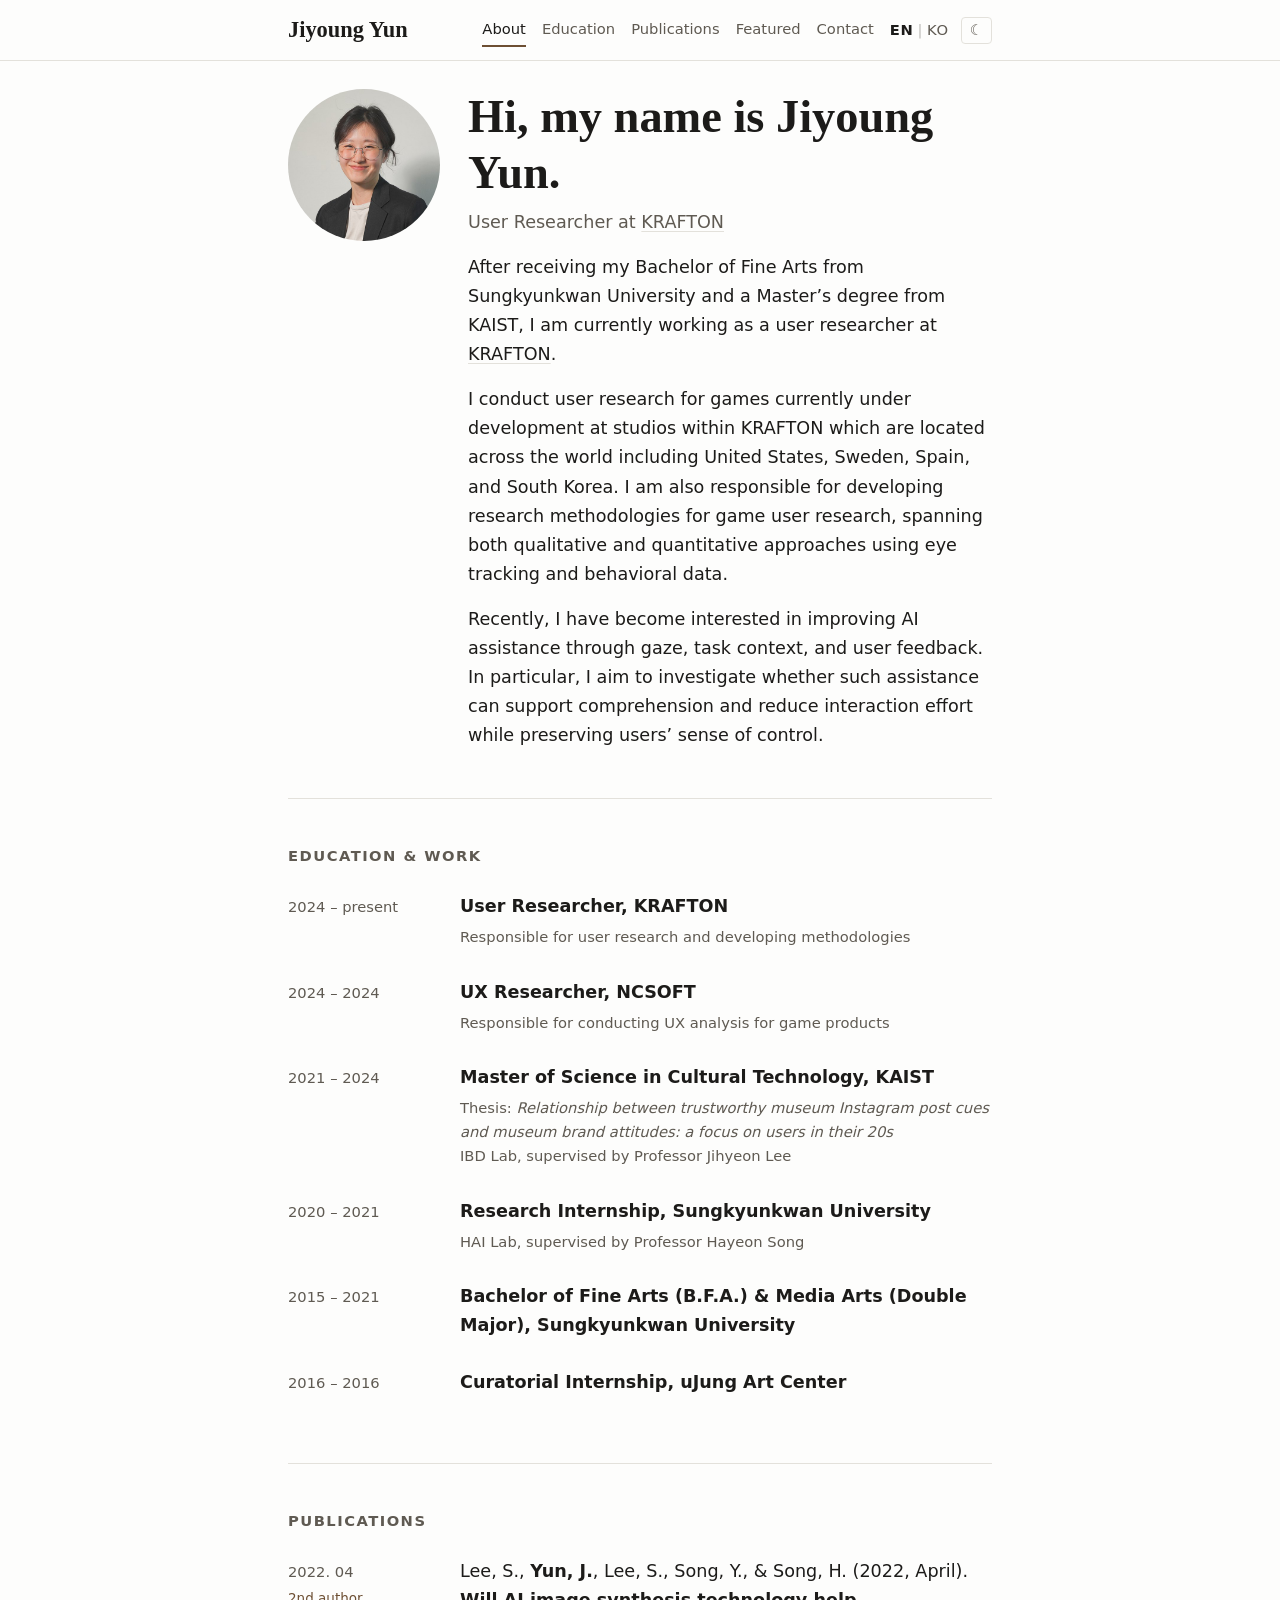
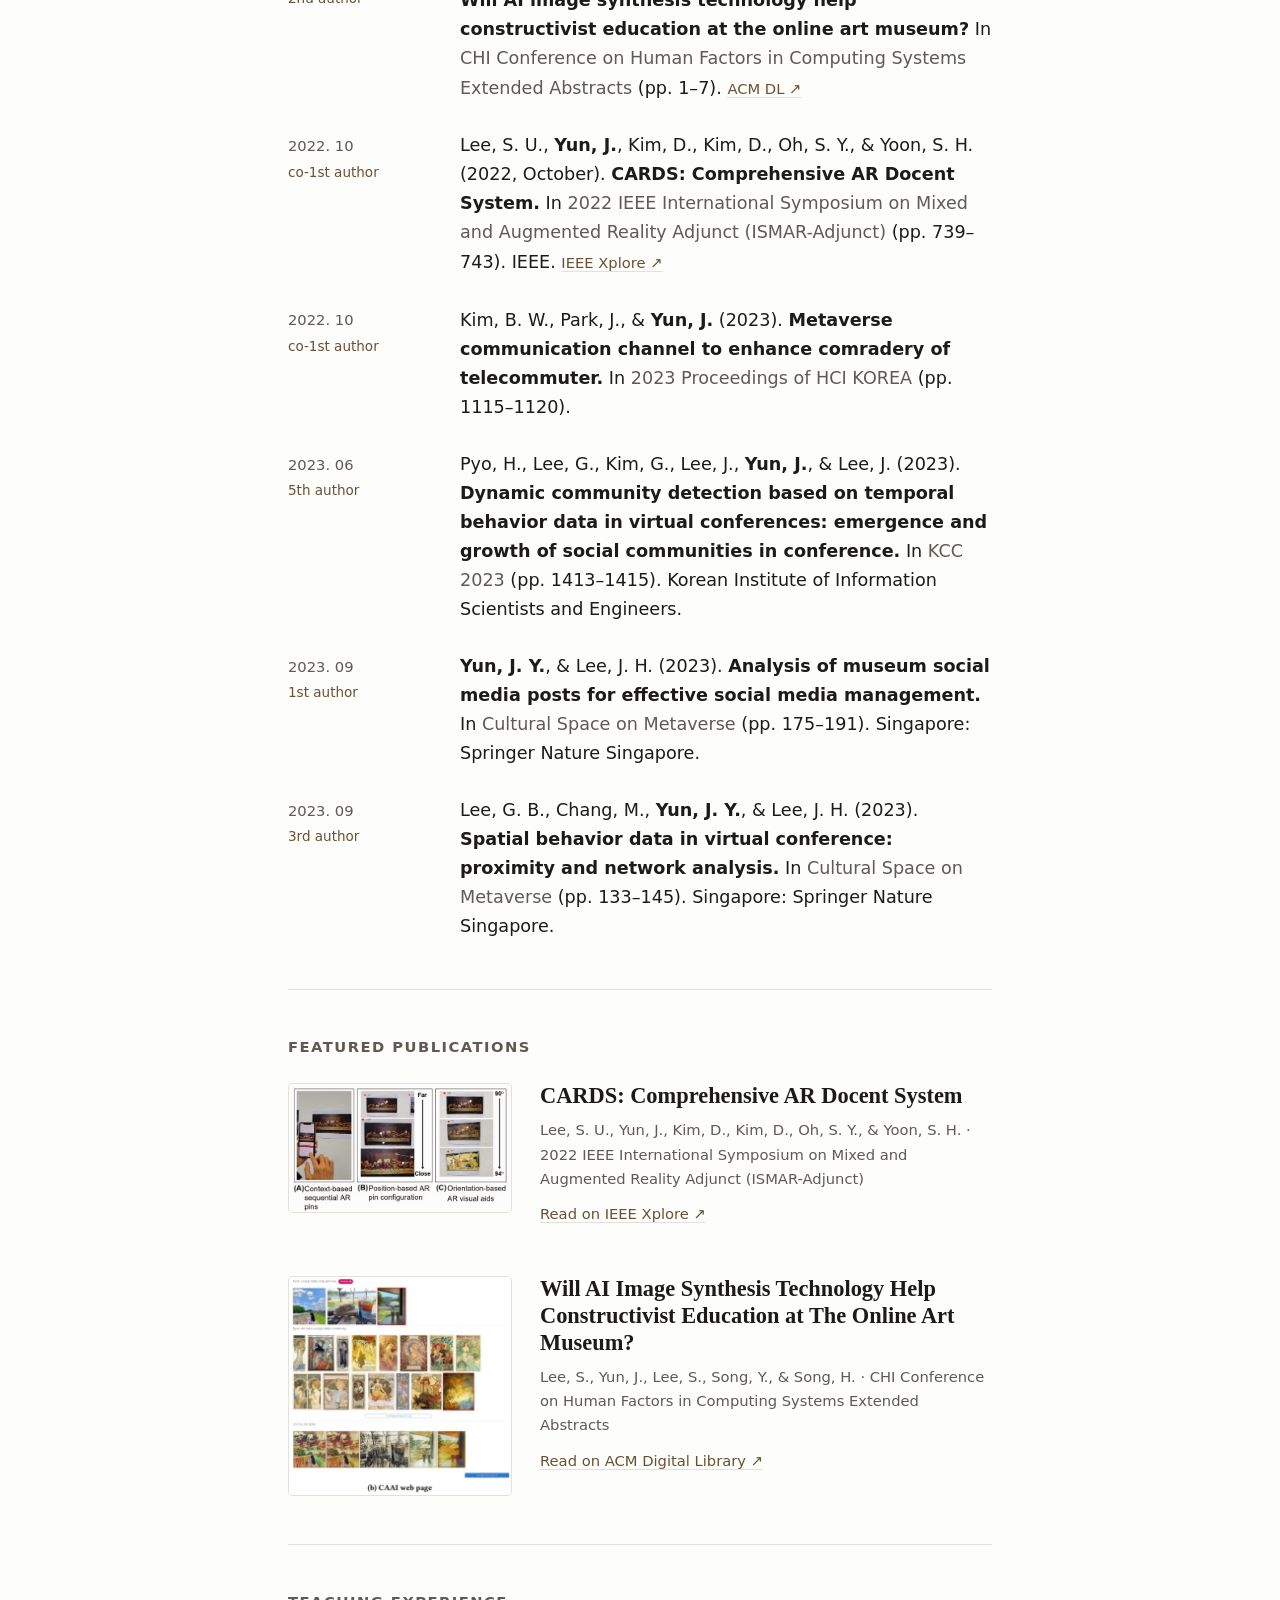
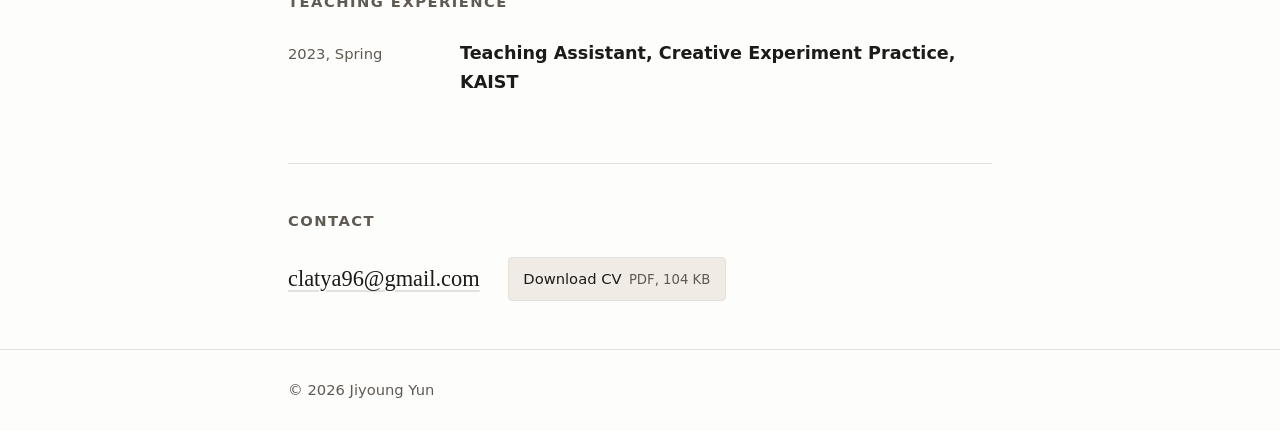
==== index.html @ d7d8d095 "Initial portfolio site Static bilingual portfolio migrated from Notion, built for GitHub Pages at cl" ====
<!DOCTYPE html>
<html lang="en">
<head>
<meta charset="utf-8">
<meta name="viewport" content="width=device-width, initial-scale=1">

<title>Jiyoung Yun &mdash; User Researcher</title>
<meta name="description" content="Jiyoung Yun is a user researcher at KRAFTON working on game user research methodology, eye tracking, and behavioral data.">
<meta name="author" content="Jiyoung Yun">

<link rel="canonical" href="https://clatya96.github.io/">
<link rel="alternate" hreflang="en" href="https://clatya96.github.io/">
<link rel="alternate" hreflang="ko" href="https://clatya96.github.io/ko/">
<link rel="alternate" hreflang="x-default" href="https://clatya96.github.io/">

<meta property="og:type" content="profile">
<meta property="og:title" content="Jiyoung Yun &mdash; User Researcher">
<meta property="og:description" content="User researcher at KRAFTON. Game user research methodology, eye tracking, and behavioral data.">
<meta property="og:url" content="https://clatya96.github.io/">
<meta property="og:image" content="https://clatya96.github.io/assets/profile.jpg">
<meta property="og:locale" content="en_US">
<meta property="og:locale:alternate" content="ko_KR">
<meta name="twitter:card" content="summary">

<link rel="icon" type="image/svg+xml" href="favicon.svg">

<!-- Theme bootstrap. Must run before the stylesheet so data-theme is set
     before first paint, otherwise dark-mode users get a white flash.
     try/catch because localStorage throws in Safari private browsing. -->
<script>
  try {
    var t = localStorage.getItem("theme");
    if (t) document.documentElement.setAttribute("data-theme", t);
  } catch (e) {}
</script>

<link rel="stylesheet" href="css/style.css">

<script type="application/ld+json">
{
  "@context": "https://schema.org",
  "@type": "Person",
  "name": "Jiyoung Yun",
  "alternateName": "윤지영",
  "jobTitle": "User Researcher",
  "email": "mailto:clatya96@gmail.com",
  "url": "https://clatya96.github.io/",
  "image": "https://clatya96.github.io/assets/profile.jpg",
  "worksFor": { "@type": "Organization", "name": "KRAFTON", "url": "https://krafton.com" },
  "alumniOf": [
    { "@type": "CollegeOrUniversity", "name": "Korea Advanced Institute of Science and Technology (KAIST)" },
    { "@type": "CollegeOrUniversity", "name": "Sungkyunkwan University" }
  ],
  "knowsAbout": [
    "Game user research",
    "User experience research",
    "Eye tracking",
    "Behavioral data analysis",
    "Human-computer interaction"
  ],
  "knowsLanguage": ["ko", "en"]
}
</script>
</head>

<body>
<a class="skip-link" href="#main">Skip to content</a>

<header class="site-header">
  <div class="site-header__inner">
    <a class="site-header__name" href="#main">Jiyoung Yun</a>

    <nav class="site-nav" aria-label="Sections">
      <a href="#about">About</a>
      <a href="#education">Education</a>
      <a href="#publications">Publications</a>
      <a href="#featured">Featured</a>
      <a href="#contact">Contact</a>
    </nav>

    <div class="site-header__tools">
      <p class="lang-switch">
        <span aria-current="true">EN</span>
        <span class="lang-switch__sep" aria-hidden="true">|</span>
        <a href="ko/" hreflang="ko" lang="ko">KO</a>
      </p>
      <button class="theme-toggle" type="button" aria-pressed="false" aria-label="Switch to dark theme">
        <span aria-hidden="true">&#9790;</span>
      </button>
    </div>
  </div>
</header>

<main id="main" class="wrap">

  <!-- ===================== About ===================== -->
  <section class="section" id="about" aria-labelledby="about-h">
    <h2 class="visually-hidden" id="about-h">About</h2>

    <div class="about">
      <img class="about__photo" src="assets/profile.jpg" alt="Portrait of Jiyoung Yun"
           width="512" height="512" loading="eager" decoding="async">

      <div class="about__text">
        <h1 class="about__name">Hi, my name is Jiyoung Yun.</h1>
        <p class="about__role">User Researcher at <a href="https://krafton.com">KRAFTON</a></p>

        <p>After receiving my Bachelor of Fine Arts from Sungkyunkwan University and a
          Master&rsquo;s degree from KAIST, I am currently working as a user researcher at
          <a href="https://krafton.com">KRAFTON</a>.</p>

        <p>I conduct user research for games currently under development at studios within
          KRAFTON which are located across the world including United States, Sweden, Spain,
          and South Korea. I am also responsible for developing research methodologies for
          game user research, spanning both qualitative and quantitative approaches using
          eye tracking and behavioral data.</p>

        <p>Recently, I have become interested in improving AI assistance through gaze, task
          context, and user feedback. In particular, I aim to investigate whether such
          assistance can support comprehension and reduce interaction effort while preserving
          users&rsquo; sense of control.</p>
      </div>
    </div>
  </section>

  <!-- ===================== Education & Work ===================== -->
  <section class="section" id="education" aria-labelledby="education-h">
    <h2 class="section__title" id="education-h">Education &amp; Work</h2>

    <dl class="timeline">
      <dt>2024 &ndash; present</dt>
      <dd>
        <span class="timeline__role">User Researcher, KRAFTON</span>
        <span class="timeline__detail">Responsible for user research and developing methodologies</span>
      </dd>

      <dt>2024 &ndash; 2024</dt>
      <dd>
        <span class="timeline__role">UX Researcher, NCSOFT</span>
        <span class="timeline__detail">Responsible for conducting UX analysis for game products</span>
      </dd>

      <dt>2021 &ndash; 2024</dt>
      <dd>
        <span class="timeline__role">Master of Science in Cultural Technology, KAIST</span>
        <span class="timeline__detail">Thesis: <cite>Relationship between trustworthy museum
          Instagram post cues and museum brand attitudes: a focus on users in their
          20s</cite><br>IBD Lab, supervised by Professor Jihyeon Lee</span>
      </dd>

      <dt>2020 &ndash; 2021</dt>
      <dd>
        <span class="timeline__role">Research Internship, Sungkyunkwan University</span>
        <span class="timeline__detail">HAI Lab, supervised by Professor Hayeon Song</span>
      </dd>

      <dt>2015 &ndash; 2021</dt>
      <dd>
        <span class="timeline__role">Bachelor of Fine Arts (B.F.A.) &amp; Media Arts (Double Major),
          Sungkyunkwan University</span>
      </dd>

      <dt>2016 &ndash; 2016</dt>
      <dd>
        <span class="timeline__role">Curatorial Internship, uJung Art Center</span>
      </dd>
    </dl>
  </section>

  <!-- ===================== Publications ===================== -->
  <section class="section" id="publications" aria-labelledby="publications-h">
    <h2 class="section__title" id="publications-h">Publications</h2>

    <ol class="pubs">
      <li class="pub">
        <p class="pub__meta">
          <time class="pub__date" datetime="2022-04">2022. 04</time>
          <span class="pub__role">2nd author</span>
        </p>
        <p class="pub__cite">
          Lee, S., <strong>Yun, J.</strong>, Lee, S., Song, Y., &amp; Song, H. (2022, April).
          <cite>Will AI image synthesis technology help constructivist education at the online
          art museum?</cite> In <span class="pub__venue">CHI Conference on Human Factors in
          Computing Systems Extended Abstracts</span> (pp. 1&ndash;7).
          <a class="pub__link" href="https://dl.acm.org/doi/10.1145/3491101.3519788">ACM DL &#8599;</a>
        </p>
      </li>

      <li class="pub">
        <p class="pub__meta">
          <time class="pub__date" datetime="2022-10">2022. 10</time>
          <span class="pub__role">co-1st author</span>
        </p>
        <p class="pub__cite">
          Lee, S. U., <strong>Yun, J.</strong>, Kim, D., Kim, D., Oh, S. Y., &amp; Yoon, S. H.
          (2022, October). <cite>CARDS: Comprehensive AR Docent System.</cite> In
          <span class="pub__venue">2022 IEEE International Symposium on Mixed and Augmented
          Reality Adjunct (ISMAR-Adjunct)</span> (pp. 739&ndash;743). IEEE.
          <a class="pub__link" href="https://ieeexplore.ieee.org/abstract/document/9974452">IEEE Xplore &#8599;</a>
        </p>
      </li>

      <li class="pub">
        <p class="pub__meta">
          <time class="pub__date" datetime="2022-10">2022. 10</time>
          <span class="pub__role">co-1st author</span>
        </p>
        <p class="pub__cite">
          Kim, B. W., Park, J., &amp; <strong>Yun, J.</strong> (2023).
          <cite>Metaverse communication channel to enhance comradery of telecommuter.</cite>
          In <span class="pub__venue">2023 Proceedings of HCI KOREA</span> (pp. 1115&ndash;1120).
        </p>
      </li>

      <li class="pub">
        <p class="pub__meta">
          <time class="pub__date" datetime="2023-06">2023. 06</time>
          <span class="pub__role">5th author</span>
        </p>
        <p class="pub__cite">
          Pyo, H., Lee, G., Kim, G., Lee, J., <strong>Yun, J.</strong>, &amp; Lee, J. (2023).
          <cite>Dynamic community detection based on temporal behavior data in virtual
          conferences: emergence and growth of social communities in conference.</cite> In
          <span class="pub__venue">KCC 2023</span> (pp. 1413&ndash;1415). Korean Institute of
          Information Scientists and Engineers.
        </p>
      </li>

      <li class="pub">
        <p class="pub__meta">
          <time class="pub__date" datetime="2023-09">2023. 09</time>
          <span class="pub__role">1st author</span>
        </p>
        <p class="pub__cite">
          <strong>Yun, J. Y.</strong>, &amp; Lee, J. H. (2023).
          <cite>Analysis of museum social media posts for effective social media
          management.</cite> In <span class="pub__venue">Cultural Space on Metaverse</span>
          (pp. 175&ndash;191). Singapore: Springer Nature Singapore.
        </p>
      </li>

      <li class="pub">
        <p class="pub__meta">
          <time class="pub__date" datetime="2023-09">2023. 09</time>
          <span class="pub__role">3rd author</span>
        </p>
        <p class="pub__cite">
          Lee, G. B., Chang, M., <strong>Yun, J. Y.</strong>, &amp; Lee, J. H. (2023).
          <cite>Spatial behavior data in virtual conference: proximity and network
          analysis.</cite> In <span class="pub__venue">Cultural Space on Metaverse</span>
          (pp. 133&ndash;145). Singapore: Springer Nature Singapore.
        </p>
      </li>
    </ol>
  </section>

  <!-- ===================== Featured ===================== -->
  <section class="section" id="featured" aria-labelledby="featured-h">
    <h2 class="section__title" id="featured-h">Featured Publications</h2>

    <div class="featured">
      <article class="card">
        <div class="card__media">
          <img src="assets/featured-cards.jpg"
               alt="Three panels showing context-based sequential AR pins, position-based AR pin configuration, and orientation-based AR visual aids over museum paintings"
               width="550" height="317" loading="lazy" decoding="async">
        </div>
        <div>
          <h3 class="card__title">CARDS: Comprehensive AR Docent System</h3>
          <p class="card__authors">Lee, S. U., Yun, J., Kim, D., Kim, D., Oh, S. Y., &amp; Yoon, S. H.
            &middot; 2022 IEEE International Symposium on Mixed and Augmented Reality Adjunct
            (ISMAR-Adjunct)</p>
          <p><a class="card__link" href="https://ieeexplore.ieee.org/abstract/document/9974452">
            Read on IEEE Xplore &#8599;</a></p>
        </div>
      </article>

      <article class="card">
        <div class="card__media">
          <img src="assets/featured-chi.jpg"
               alt="Screenshot of the CAAI web page: a photo picker, a grid of Art Nouveau style reference paintings, and the resulting AI-generated artwork gallery"
               width="900" height="885" loading="lazy" decoding="async">
        </div>
        <div>
          <h3 class="card__title">Will AI Image Synthesis Technology Help Constructivist
            Education at The Online Art Museum?</h3>
          <p class="card__authors">Lee, S., Yun, J., Lee, S., Song, Y., &amp; Song, H.
            &middot; CHI Conference on Human Factors in Computing Systems Extended Abstracts</p>
          <p><a class="card__link" href="https://dl.acm.org/doi/10.1145/3491101.3519788">
            Read on ACM Digital Library &#8599;</a></p>
        </div>
      </article>
    </div>
  </section>

  <!-- ===================== Teaching ===================== -->
  <section class="section" id="teaching" aria-labelledby="teaching-h">
    <h2 class="section__title" id="teaching-h">Teaching Experience</h2>

    <dl class="timeline">
      <dt>2023, Spring</dt>
      <dd>
        <span class="timeline__role">Teaching Assistant, Creative Experiment Practice, KAIST</span>
      </dd>
    </dl>
  </section>

  <!-- ===================== Contact ===================== -->
  <section class="section" id="contact" aria-labelledby="contact-h">
    <h2 class="section__title" id="contact-h">Contact</h2>

    <div class="contact">
      <a class="contact__email" href="mailto:clatya96@gmail.com">clatya96@gmail.com</a>
      <a class="button" href="assets/CV_JiyoungYun.pdf" type="application/pdf" target="_blank" rel="noopener">
        Download CV <span class="button__hint">PDF, 104&nbsp;KB</span>
      </a>
    </div>
  </section>

</main>

<footer class="site-footer">
  <div class="wrap">
    <p>&copy; 2026 Jiyoung Yun</p>
  </div>
</footer>

<script src="js/main.js" defer></script>
</body>
</html>
---- css/style.css ----
/* ==========================================================================
   Jiyoung Yun - portfolio
   Single stylesheet. No framework, no webfonts, no build step.
   Order: tokens -> normalize -> layout -> components -> utilities -> media
   ========================================================================== */

/* --------------------------------------------------------------------------
   1. Design tokens
   Everything visual is declared here, so colour and type changes happen in
   one place rather than being hunted through the file.
   -------------------------------------------------------------------------- */
:root {
  /* Type families. Korean faces are listed as fallbacks so Hangul renders in
     a matching style where installed; nothing is downloaded. */
  --font-display: ui-serif, Georgia, "Apple SD Gothic Neo", "Noto Serif KR", "Nanum Myeongjo", serif;
  --font-body: system-ui, -apple-system, "Segoe UI", Pretendard, "Noto Sans KR", "Malgun Gothic", sans-serif;

  /* Fluid type scale - interpolates between mobile and desktop, so there are
     no font-size media queries anywhere below. */
  --step--1: clamp(0.84rem, 0.81rem + 0.14vw, 0.92rem);
  --step-0:  clamp(1.00rem, 0.96rem + 0.20vw, 1.10rem);
  --step-1:  clamp(1.20rem, 1.12rem + 0.38vw, 1.40rem);
  --step-2:  clamp(1.50rem, 1.32rem + 0.85vw, 2.05rem);
  --step-3:  clamp(1.90rem, 1.55rem + 1.70vw, 2.90rem);

  /* Spacing */
  --space-3xs: 0.25rem;
  --space-2xs: 0.5rem;
  --space-xs:  0.75rem;
  --space-s:   1rem;
  --space-m:   1.75rem;
  --space-l:   3rem;
  --space-xl:  4.5rem;

  /* Colour - light theme */
  --bg:      #fdfdfc;
  --surface: #f5f4f1;
  --text:    #1c1b19;
  --muted:   #5f5a52;
  --rule:    #e3e1db;
  --accent:  #6d4f33;
  --accent-soft: #f0ebe4;

  --measure: 46rem;          /* about 72 characters at --step-0 */
  --radius: 4px;
  --header-h: 3.75rem;
}

/* Dark theme following the OS preference. The :not([data-theme="light"])
   selector means an explicit light choice from the toggle beats the system
   setting rather than fighting it. */
@media (prefers-color-scheme: dark) {
  :root:not([data-theme="light"]) {
    --bg:      #15171a;
    --surface: #1e2225;
    --text:    #e9e7e3;
    --muted:   #a9a49b;
    --rule:    #2f3438;
    --accent:  #d9b485;
    --accent-soft: #262b2e;
  }
}

/* Manual override, set by js/main.js and the inline head bootstrap. */
:root[data-theme="dark"] {
  --bg:      #15171a;
  --surface: #1e2225;
  --text:    #e9e7e3;
  --muted:   #a9a49b;
  --rule:    #2f3438;
  --accent:  #d9b485;
  --accent-soft: #262b2e;
}

/* --------------------------------------------------------------------------
   2. Normalize - short on purpose, no reset library
   -------------------------------------------------------------------------- */
*, *::before, *::after { box-sizing: border-box; }

html {
  -webkit-text-size-adjust: 100%;
  scroll-behavior: smooth;
  /* Anchor targets clear the sticky header instead of landing beneath it. */
  scroll-padding-top: calc(var(--header-h) + var(--space-s));
}

body {
  margin: 0;
  background: var(--bg);
  color: var(--text);
  font-family: var(--font-body);
  font-size: var(--step-0);
  line-height: 1.65;
  -webkit-font-smoothing: antialiased;
}

h1, h2, h3, h4 { font-family: var(--font-display); font-weight: 600; line-height: 1.2; margin: 0; }

p { margin: 0 0 var(--space-s); }
p:last-child { margin-bottom: 0; }

img { max-width: 100%; height: auto; display: block; }

a { color: inherit; text-decoration-color: var(--rule); text-underline-offset: 0.18em; }
a:hover { color: var(--accent); text-decoration-color: var(--accent); }

cite, em { font-style: italic; }
strong { font-weight: 650; }
ul, ol { margin: 0; padding: 0; list-style: none; }

/* Korean typography. Browsers break CJK at any character by default, which
   reads as broken mid-word; keep-all forces breaks at word boundaries. The
   overflow-wrap is the escape hatch so an unbreakable string still cannot
   cause horizontal scroll. Applied via :lang() so it also covers inline
   Korean appearing on the English page. */
:lang(ko) {
  word-break: keep-all;
  overflow-wrap: break-word;
  line-height: 1.8;
}

/* :lang() is a pseudo-class, so it outranks the bare h1-h4 selector above and
   would hand headings the 1.8 body leading. Restate it for headings. */
h1:lang(ko), h2:lang(ko), h3:lang(ko), h4:lang(ko) { line-height: 1.35; }

/* 0.1em tracking is right for uppercase Latin and far too loose for Hangul,
   which has no uppercase and already carries wide sidebearings. */
.section__title:lang(ko) { letter-spacing: 0.02em; }

/* --------------------------------------------------------------------------
   3. Layout
   -------------------------------------------------------------------------- */
.wrap {
  max-width: var(--measure);
  margin-inline: auto;
  padding-inline: var(--space-s);
}

.section { padding-block: var(--space-l); border-top: 1px solid var(--rule); }
.section:first-of-type { border-top: 0; padding-top: var(--space-m); }

/* Section heading: a small uppercase label with a rule above it, the
   academic-portfolio convention. */
.section__title {
  font-family: var(--font-body);
  font-size: var(--step--1);
  font-weight: 650;
  letter-spacing: 0.1em;
  text-transform: uppercase;
  color: var(--muted);
  margin-bottom: var(--space-m);
}

/* --------------------------------------------------------------------------
   4. Header
   -------------------------------------------------------------------------- */
.site-header {
  position: sticky;
  top: 0;
  z-index: 10;
  background: var(--bg);
  border-bottom: 1px solid var(--rule);
}

@supports (backdrop-filter: blur(8px)) {
  .site-header {
    background: color-mix(in srgb, var(--bg) 88%, transparent);
    backdrop-filter: saturate(1.4) blur(8px);
  }
}

.site-header__inner {
  max-width: var(--measure);
  margin-inline: auto;
  padding: var(--space-2xs) var(--space-s);
  display: flex;
  align-items: center;
  gap: var(--space-s);
  flex-wrap: wrap;
  min-height: var(--header-h);
}

.site-header__name {
  font-family: var(--font-display);
  font-size: var(--step-1);
  font-weight: 600;
  text-decoration: none;
  margin-right: auto;
  white-space: nowrap;
}

.site-nav { display: flex; gap: var(--space-s); font-size: var(--step--1); }

.site-nav a {
  text-decoration: none;
  color: var(--muted);
  padding-block: var(--space-3xs);
  border-bottom: 2px solid transparent;
  white-space: nowrap;
}

.site-nav a:hover { color: var(--text); }

/* Set by the scroll-spy in main.js. Styled off the ARIA attribute rather than
   a separate class, so the semantics and the visuals cannot drift apart. */
.site-nav a[aria-current="location"] {
  color: var(--text);
  border-bottom-color: var(--accent);
}

.site-header__tools {
  display: flex;
  align-items: center;
  gap: var(--space-xs);
  font-size: var(--step--1);
}

.lang-switch {
  display: flex;
  gap: var(--space-3xs);
  align-items: baseline;
  margin: 0;
  color: var(--muted);
  letter-spacing: 0.04em;
}

.lang-switch a { text-decoration: none; }
.lang-switch [aria-current] { color: var(--text); font-weight: 650; }
.lang-switch__sep { opacity: 0.4; }

.theme-toggle {
  font: inherit;
  line-height: 1;
  cursor: pointer;
  background: transparent;
  color: var(--muted);
  border: 1px solid var(--rule);
  border-radius: var(--radius);
  padding: 0.35em 0.55em;
}

.theme-toggle:hover { color: var(--text); border-color: var(--accent); }

/* --------------------------------------------------------------------------
   5. About
   -------------------------------------------------------------------------- */
.about {
  display: grid;
  grid-template-columns: 9.5rem 1fr;
  gap: var(--space-m);
  align-items: start;
}

.about__photo {
  width: 9.5rem;
  height: 9.5rem;
  border-radius: 50%;
  object-fit: cover;
  background: var(--surface);
}

.about__name { font-size: var(--step-3); margin-bottom: var(--space-2xs); }

.about__role {
  font-size: var(--step-0);
  color: var(--muted);
  margin-bottom: var(--space-s);
}

/* --------------------------------------------------------------------------
   6. Timeline (education & work, teaching)
   A <dl> styled as a two-column grid: the markup is a description list
   because date -> entry is exactly what a description list describes.
   -------------------------------------------------------------------------- */
.timeline {
  display: grid;
  grid-template-columns: 9rem 1fr;
  gap: var(--space-m);
}

.timeline dt {
  font-size: var(--step--1);
  font-variant-numeric: tabular-nums;
  color: var(--muted);
  padding-top: 0.2em;
}

.timeline dd { margin: 0; }

.timeline__role { display: block; font-weight: 650; }

.timeline__detail {
  display: block;
  color: var(--muted);
  font-size: var(--step--1);
  margin-top: var(--space-3xs);
}

/* --------------------------------------------------------------------------
   7. Publications
   -------------------------------------------------------------------------- */
.pubs { display: grid; gap: var(--space-m); }

.pub { display: grid; grid-template-columns: 9rem 1fr; gap: var(--space-m); }

.pub__meta {
  font-size: var(--step--1);
  color: var(--muted);
  margin: 0;
  padding-top: 0.2em;
}

.pub__date { display: block; font-variant-numeric: tabular-nums; }

.pub__role {
  display: block;
  font-size: 0.92em;
  color: var(--accent);
  margin-top: 0.15em;
}

.pub__cite { margin: 0; }
.pub__cite cite { font-style: normal; font-weight: 600; }
.pub__venue { color: var(--muted); }

.pub__link {
  display: inline-block;
  font-size: var(--step--1);
  color: var(--accent);
  margin-top: var(--space-3xs);
  white-space: nowrap;
}

/* --------------------------------------------------------------------------
   8. Featured cards
   -------------------------------------------------------------------------- */
.featured { display: grid; gap: var(--space-l); }

/* minmax(0, ...) is load-bearing here: without the zero minimum a wide image
   can blow out the grid track and cause horizontal overflow. */
.card {
  display: grid;
  grid-template-columns: minmax(0, 14rem) 1fr;
  gap: var(--space-m);
  align-items: start;
}

.card__media {
  background: var(--surface);
  border: 1px solid var(--rule);
  border-radius: var(--radius);
  overflow: hidden;
}

.card__media img { width: 100%; }

.card__title { font-size: var(--step-1); margin-bottom: var(--space-2xs); }

.card__authors {
  font-size: var(--step--1);
  color: var(--muted);
  margin-bottom: var(--space-2xs);
}

.card__link { font-size: var(--step--1); color: var(--accent); }

/* --------------------------------------------------------------------------
   9. Contact and CV
   -------------------------------------------------------------------------- */
.contact { display: flex; flex-wrap: wrap; gap: var(--space-m); align-items: center; }

.contact__email { font-size: var(--step-1); font-family: var(--font-display); }

.button {
  display: inline-flex;
  align-items: baseline;
  gap: 0.5em;
  font-size: var(--step--1);
  text-decoration: none;
  color: var(--text);
  background: var(--accent-soft);
  border: 1px solid var(--rule);
  border-radius: var(--radius);
  padding: 0.6em 1em;
}

.button:hover { color: var(--text); border-color: var(--accent); background: var(--surface); }
.button__hint { color: var(--muted); font-size: 0.9em; }

/* --------------------------------------------------------------------------
   10. Footer
   -------------------------------------------------------------------------- */
.site-footer {
  border-top: 1px solid var(--rule);
  padding-block: var(--space-m);
  font-size: var(--step--1);
  color: var(--muted);
}

.site-footer p { margin: 0; }

/* --------------------------------------------------------------------------
   11. Utilities and focus states
   -------------------------------------------------------------------------- */

/* Clip-rect pattern: present for screen readers and document structure,
   absent for sighted users. */
.visually-hidden {
  position: absolute !important;
  width: 1px;
  height: 1px;
  padding: 0;
  margin: -1px;
  overflow: hidden;
  clip: rect(0 0 0 0);
  clip-path: inset(50%);
  white-space: nowrap;
  border: 0;
}

.skip-link {
  position: absolute;
  left: var(--space-s);
  top: -100%;
  z-index: 20;
  background: var(--bg);
  color: var(--text);
  border: 1px solid var(--accent);
  border-radius: var(--radius);
  padding: var(--space-2xs) var(--space-s);
  text-decoration: none;
}

.skip-link:focus { top: var(--space-2xs); }

/* Never outline: none. */
:focus-visible { outline: 2px solid var(--accent); outline-offset: 3px; border-radius: 2px; }

/* --------------------------------------------------------------------------
   12. Media queries
   One layout breakpoint. Fluid type and minmax() handle the rest - stacking
   up breakpoints is where responsive CSS rots.
   -------------------------------------------------------------------------- */
@media (max-width: 40em) {
  :root { --header-h: auto; }

  .site-header__inner { padding-block: var(--space-2xs); row-gap: var(--space-2xs); }
  .site-header__name { font-size: var(--step-0); }
  .site-nav { order: 3; flex-basis: 100%; overflow-x: auto; gap: var(--space-xs); }

  .about { grid-template-columns: 1fr; gap: var(--space-s); }
  .about__photo { width: 7rem; height: 7rem; }

  .timeline, .pub, .card { grid-template-columns: 1fr; gap: var(--space-2xs); }

  .timeline dd { margin-bottom: var(--space-s); }
  .timeline dd:last-of-type { margin-bottom: 0; }

  .pubs { gap: var(--space-l); }
  .pub__meta { display: flex; gap: var(--space-2xs); align-items: baseline; }
  .pub__date, .pub__role { display: inline; margin: 0; }
  .pub__role::before { content: "\00b7\00a0"; }

  .card__media { max-width: 18rem; }
}

/* Honour the OS setting. The 0.01ms values keep transitionend and
   animationend handlers firing, which a hard disable would break. */
@media (prefers-reduced-motion: reduce) {
  html { scroll-behavior: auto; }
  *, *::before, *::after {
    animation-duration: 0.01ms !important;
    animation-iteration-count: 1 !important;
    transition-duration: 0.01ms !important;
  }
}

/* A printed copy should read as a CV handout: no chrome, URLs spelled out. */
@media print {
  :root { --bg: #fff; --text: #000; --muted: #444; --rule: #bbb; --accent: #000; }
  .site-header, .skip-link, .theme-toggle, .lang-switch, .site-footer { display: none !important; }
  body { font-size: 10.5pt; line-height: 1.45; }
  .wrap { max-width: none; padding: 0; }
  .section { padding-block: 0.6rem; break-inside: avoid; }
  .card, .pub, .timeline dd { break-inside: avoid; }
  .card__media { display: none; }
  .card { grid-template-columns: 1fr; }
  a[href^="http"]::after { content: " (" attr(href) ")"; font-size: 0.85em; color: #555; word-break: break-all; }
  .about__photo { width: 6rem; height: 6rem; }
}
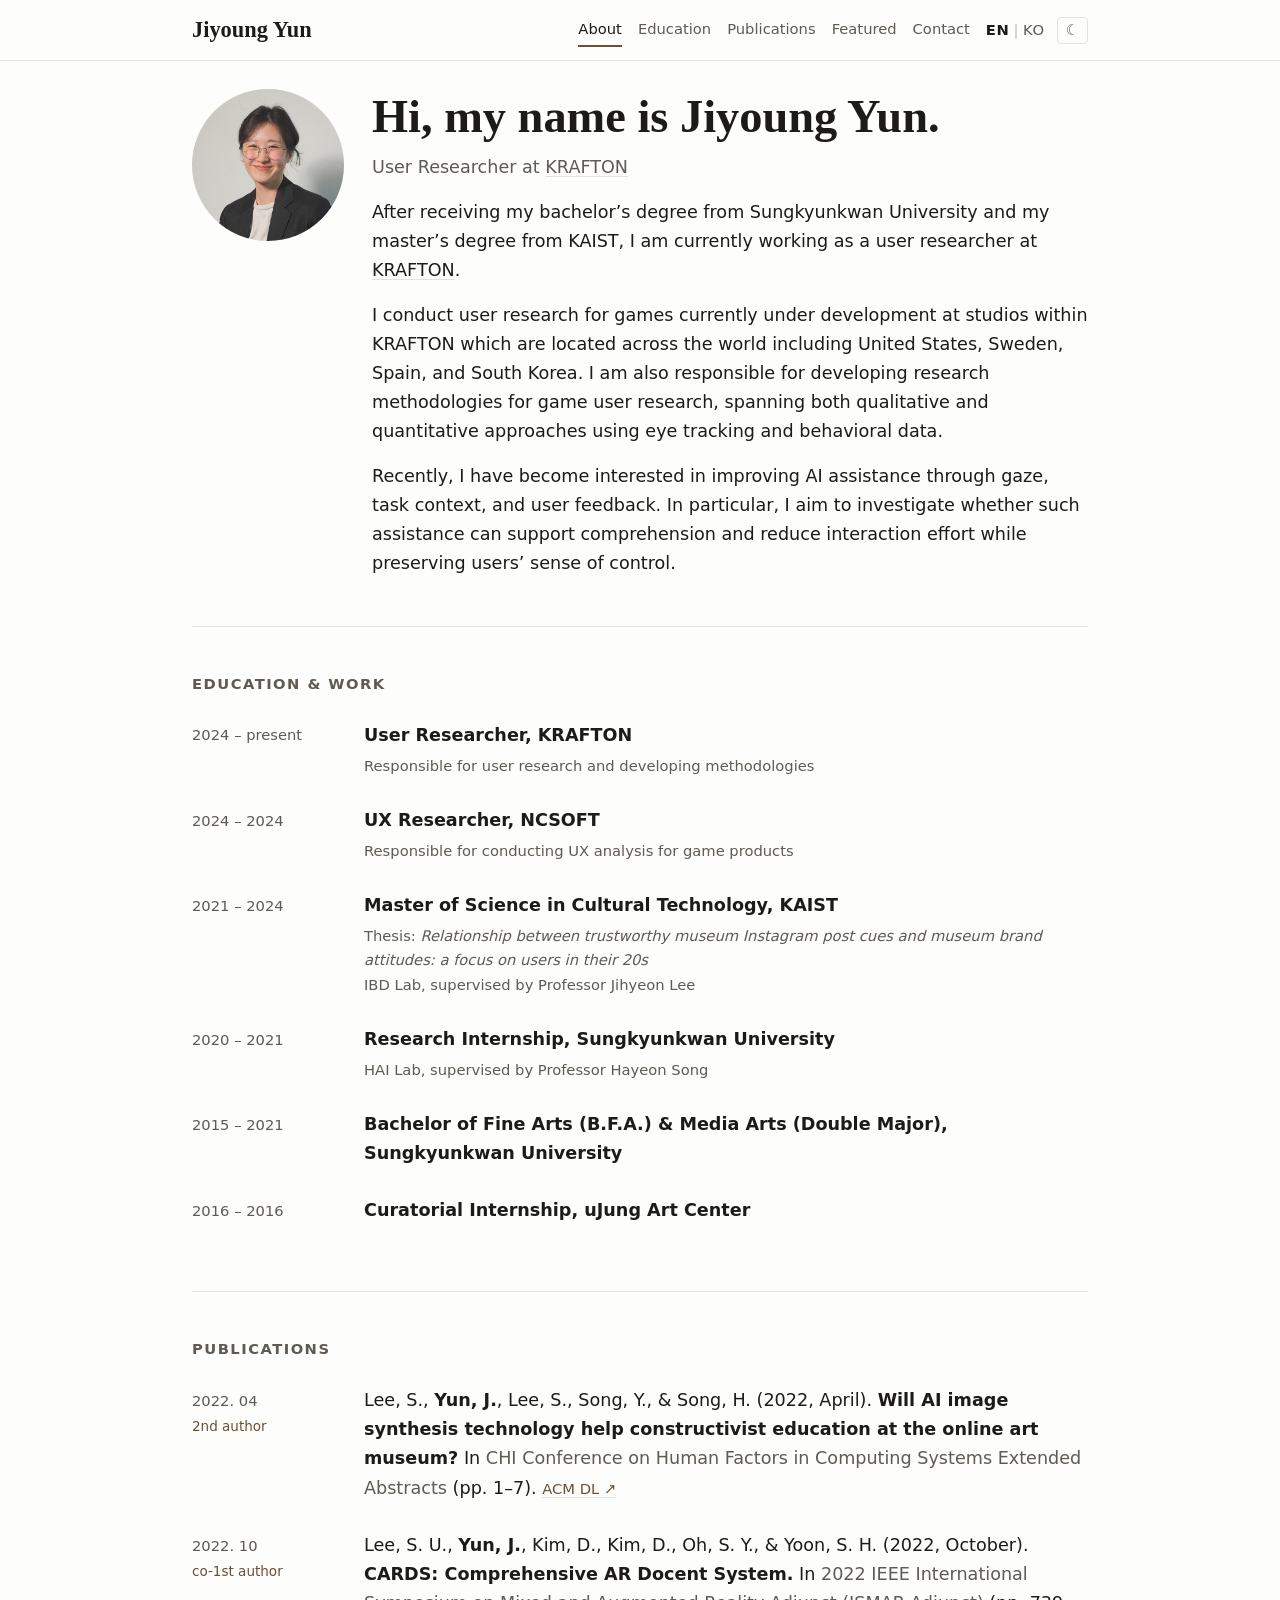
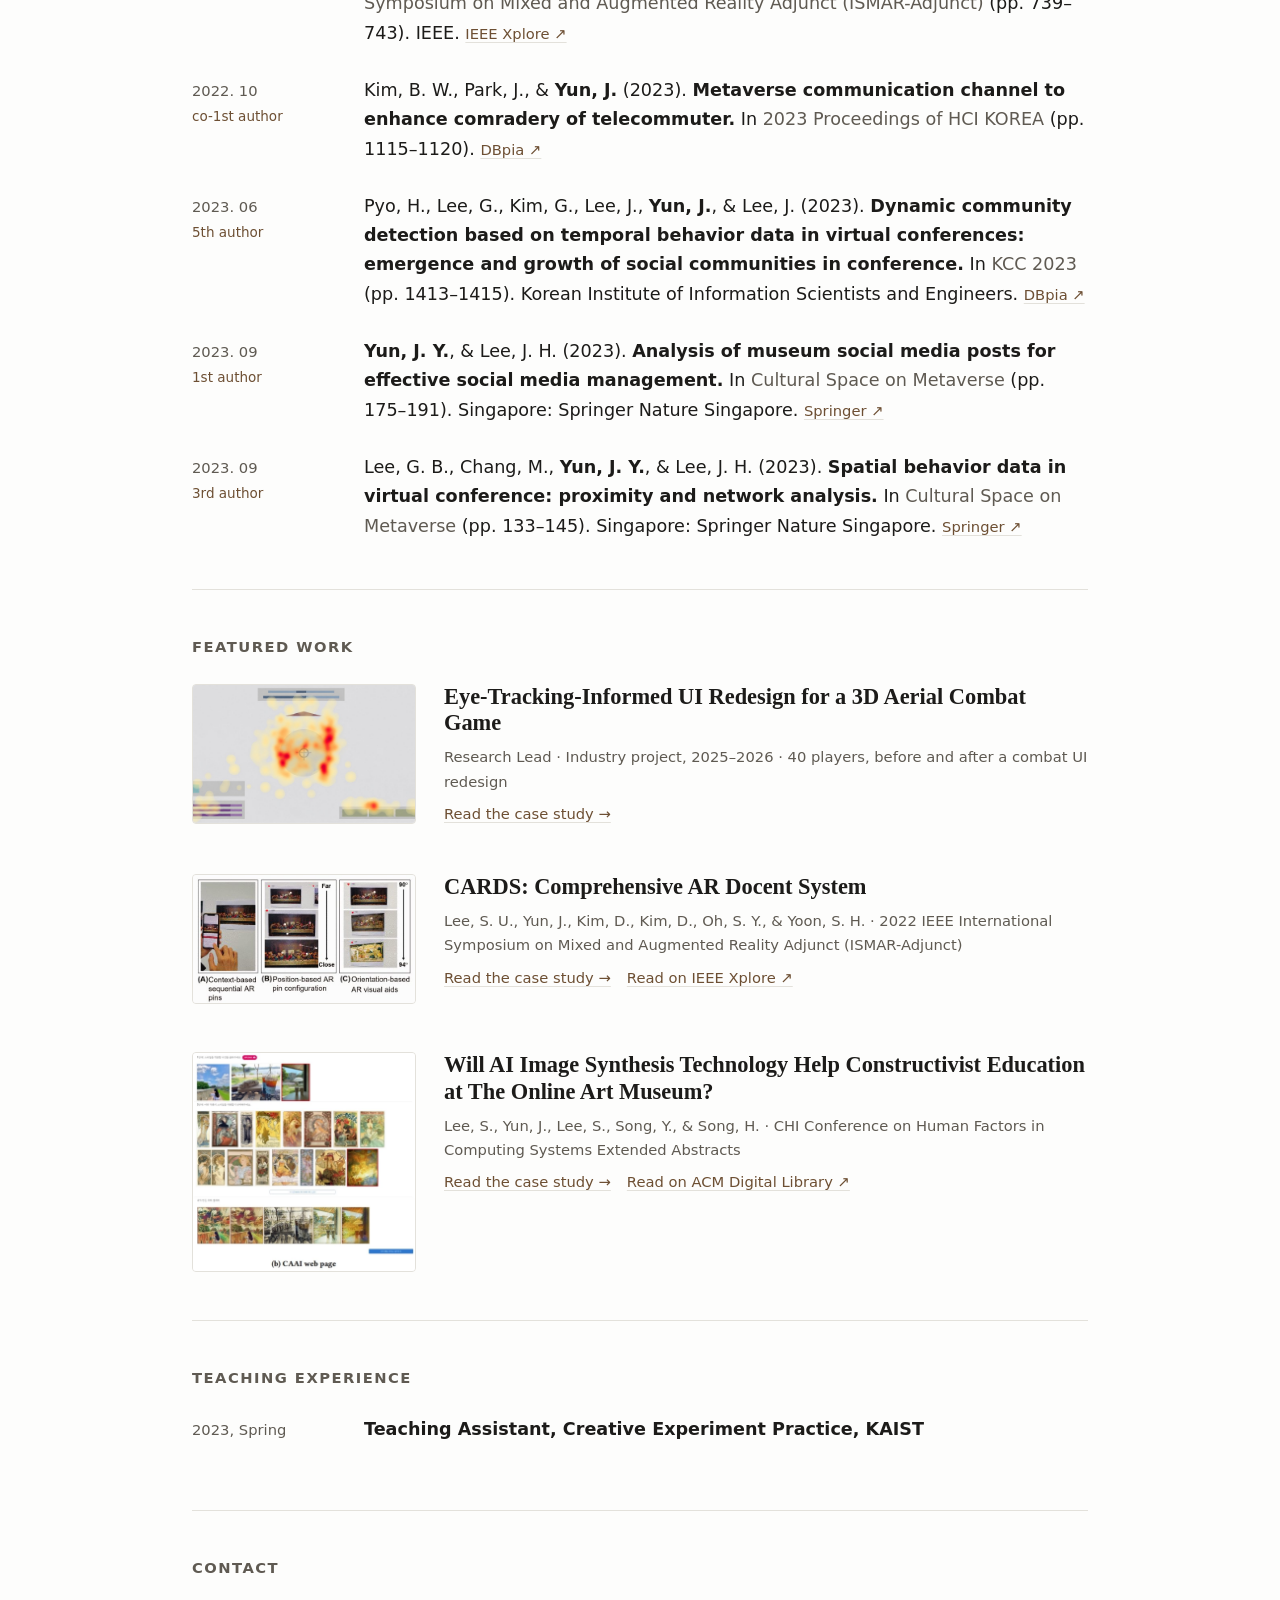
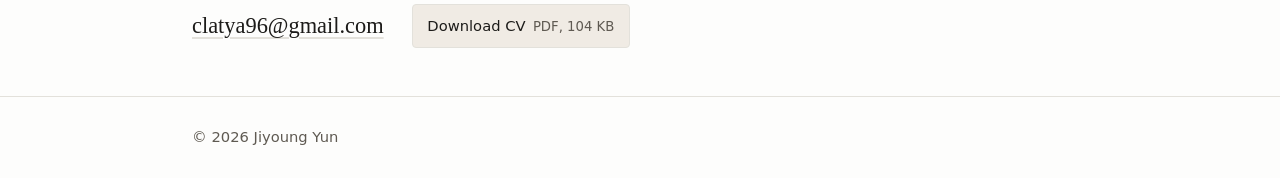
==== commit bd8aa7e0: "20261108version" ====
--- a/index.html
+++ b/index.html
@@ -105,8 +105,8 @@
         <h1 class="about__name">Hi, my name is Jiyoung Yun.</h1>
         <p class="about__role">User Researcher at <a href="https://krafton.com">KRAFTON</a></p>
 
-        <p>After receiving my Bachelor of Fine Arts from Sungkyunkwan University and a
-          Master&rsquo;s degree from KAIST, I am currently working as a user researcher at
+        <p>After receiving my bachelor&rsquo;s degree from Sungkyunkwan University and 
+          my master&rsquo;s degree from KAIST, I am currently working as a user researcher at
           <a href="https://krafton.com">KRAFTON</a>.</p>
 
         <p>I conduct user research for games currently under development at studios within
@@ -209,6 +209,7 @@
           Kim, B. W., Park, J., &amp; <strong>Yun, J.</strong> (2023).
           <cite>Metaverse communication channel to enhance comradery of telecommuter.</cite>
           In <span class="pub__venue">2023 Proceedings of HCI KOREA</span> (pp. 1115&ndash;1120).
+          <a class="pub__link" href="https://www.dbpia.co.kr/journal/articleDetail?nodeId=NODE11229814">DBpia &#8599;</a>
         </p>
       </li>
 
@@ -223,6 +224,7 @@
           conferences: emergence and growth of social communities in conference.</cite> In
           <span class="pub__venue">KCC 2023</span> (pp. 1413&ndash;1415). Korean Institute of
           Information Scientists and Engineers.
+          <a class="pub__link" href="https://www.dbpia.co.kr/journal/articleDetail?nodeId=NODE11488392">DBpia &#8599;</a>
         </p>
       </li>
 
@@ -236,6 +238,7 @@
           <cite>Analysis of museum social media posts for effective social media
           management.</cite> In <span class="pub__venue">Cultural Space on Metaverse</span>
           (pp. 175&ndash;191). Singapore: Springer Nature Singapore.
+          <a class="pub__link" href="https://link.springer.com/chapter/10.1007/978-981-99-2314-4_11">Springer &#8599;</a>
         </p>
       </li>
 
@@ -249,6 +252,7 @@
           <cite>Spatial behavior data in virtual conference: proximity and network
           analysis.</cite> In <span class="pub__venue">Cultural Space on Metaverse</span>
           (pp. 133&ndash;145). Singapore: Springer Nature Singapore.
+          <a class="pub__link" href="https://link.springer.com/chapter/10.1007/978-981-99-2314-4_8">Springer &#8599;</a>
         </p>
       </li>
     </ol>
@@ -256,38 +260,74 @@
 
   <!-- ===================== Featured ===================== -->
   <section class="section" id="featured" aria-labelledby="featured-h">
-    <h2 class="section__title" id="featured-h">Featured Publications</h2>
+    <h2 class="section__title" id="featured-h">Featured Work</h2>
 
     <div class="featured">
       <article class="card">
         <div class="card__media">
-          <img src="assets/featured-cards.jpg"
-               alt="Three panels showing context-based sequential AR pins, position-based AR pin configuration, and orientation-based AR visual aids over museum paintings"
-               width="550" height="317" loading="lazy" decoding="async">
+          <!-- tabindex="-1" so the image does not become a second tab stop for
+               the same destination as the title link below. -->
+          <a href="projects/eye-tracking-ui.html" tabindex="-1">
+            <img src="assets/featured-aerial.jpg"
+                 alt="Example of a novice player's gaze heatmap on the simplified combat HUD, gathered around the central combat area"
+                 width="550" height="344" loading="lazy" decoding="async">
+          </a>
         </div>
         <div>
-          <h3 class="card__title">CARDS: Comprehensive AR Docent System</h3>
+          <h3 class="card__title"><a href="projects/eye-tracking-ui.html">Eye-Tracking-Informed
+            UI Redesign for a 3D Aerial Combat Game</a></h3>
+          <p class="card__authors">Research Lead &middot; Industry project, 2025&ndash;2026
+            &middot; 40 players, before and after a combat UI redesign</p>
+          <p class="card__links">
+            <a class="card__link" href="projects/eye-tracking-ui.html">Read the case study &rarr;</a>
+          </p>
+        </div>
+      </article>
+
+      <article class="card">
+        <div class="card__media">
+          <!-- tabindex="-1" so the image does not become a second tab stop for
+               the same destination as the title link below. -->
+          <a href="projects/cards.html" tabindex="-1">
+            <img src="assets/featured-cards.jpg"
+                 alt="Three panels showing context-based sequential AR pins, position-based AR pin configuration, and orientation-based AR visual aids over museum paintings"
+                 width="550" height="317" loading="lazy" decoding="async">
+          </a>
+        </div>
+        <div>
+          <h3 class="card__title"><a href="projects/cards.html">CARDS: Comprehensive AR Docent
+            System</a></h3>
           <p class="card__authors">Lee, S. U., Yun, J., Kim, D., Kim, D., Oh, S. Y., &amp; Yoon, S. H.
             &middot; 2022 IEEE International Symposium on Mixed and Augmented Reality Adjunct
             (ISMAR-Adjunct)</p>
-          <p><a class="card__link" href="https://ieeexplore.ieee.org/abstract/document/9974452">
-            Read on IEEE Xplore &#8599;</a></p>
+          <p class="card__links">
+            <a class="card__link" href="projects/cards.html">Read the case study &rarr;</a>
+            <a class="card__link" href="https://ieeexplore.ieee.org/abstract/document/9974452">
+              Read on IEEE Xplore &#8599;</a>
+          </p>
         </div>
       </article>
 
       <article class="card">
         <div class="card__media">
-          <img src="assets/featured-chi.jpg"
-               alt="Screenshot of the CAAI web page: a photo picker, a grid of Art Nouveau style reference paintings, and the resulting AI-generated artwork gallery"
-               width="900" height="885" loading="lazy" decoding="async">
+          <!-- tabindex="-1" so the image does not become a second tab stop for
+               the same destination as the title link below. -->
+          <a href="projects/ai-art-museum.html" tabindex="-1">
+            <img src="assets/featured-chi.jpg"
+                 alt="Screenshot of the CAAI web page: a photo picker, a grid of Art Nouveau style reference paintings, and the resulting AI-generated artwork gallery"
+                 width="900" height="885" loading="lazy" decoding="async">
+          </a>
         </div>
         <div>
-          <h3 class="card__title">Will AI Image Synthesis Technology Help Constructivist
-            Education at The Online Art Museum?</h3>
+          <h3 class="card__title"><a href="projects/ai-art-museum.html">Will AI Image Synthesis
+            Technology Help Constructivist Education at The Online Art Museum?</a></h3>
           <p class="card__authors">Lee, S., Yun, J., Lee, S., Song, Y., &amp; Song, H.
             &middot; CHI Conference on Human Factors in Computing Systems Extended Abstracts</p>
-          <p><a class="card__link" href="https://dl.acm.org/doi/10.1145/3491101.3519788">
-            Read on ACM Digital Library &#8599;</a></p>
+          <p class="card__links">
+            <a class="card__link" href="projects/ai-art-museum.html">Read the case study &rarr;</a>
+            <a class="card__link" href="https://dl.acm.org/doi/10.1145/3491101.3519788">
+              Read on ACM Digital Library &#8599;</a>
+          </p>
         </div>
       </article>
     </div>
--- a/css/style.css
+++ b/css/style.css
@@ -41,7 +41,7 @@
   --accent:  #6d4f33;
   --accent-soft: #f0ebe4;
 
-  --measure: 46rem;          /* about 72 characters at --step-0 */
+  --measure: 58rem;          /* about 90 characters at --step-0 */
   --radius: 4px;
   --header-h: 3.75rem;
 }
@@ -364,8 +364,167 @@
 
 .card__link { font-size: var(--step--1); color: var(--accent); }
 
-/* --------------------------------------------------------------------------
-   9. Contact and CV
+/* Case study and publisher links sit on one row; wrapping rather than
+   stacking keeps the card compact on a narrow screen. */
+.card__links { display: flex; flex-wrap: wrap; gap: var(--space-2xs) var(--space-s); }
+
+/* The whole card heading is a link on the index pages, so the hit area is the
+   title rather than a separate "read more". Underline only on hover, so a
+   grid of cards does not read as a wall of underlines. */
+.card__title a { text-decoration: none; }
+.card__title a:hover { text-decoration: underline; text-decoration-color: var(--accent); }
+
+/* --------------------------------------------------------------------------
+   9. Project case study (projects/*.html)
+   Reuses the tokens, .section, .timeline and .button vocabulary from above;
+   only the page-specific pieces are declared here.
+   -------------------------------------------------------------------------- */
+.backlink {
+  font-size: var(--step--1);
+  color: var(--muted);
+  padding-top: var(--space-m);
+}
+
+.backlink a { text-decoration: none; }
+.backlink a:hover { text-decoration: underline; }
+
+/* The head block opens the page, so it loses the top rule that .section
+   would otherwise draw directly under the back link. */
+.project__head { border-top: 0; padding-top: var(--space-s); }
+
+.project__eyebrow {
+  font-size: var(--step--1);
+  letter-spacing: 0.1em;
+  text-transform: uppercase;
+  color: var(--muted);
+  margin-bottom: var(--space-2xs);
+}
+
+.project__title { font-size: var(--step-3); margin-bottom: var(--space-s); }
+
+/* Capped tighter than --measure: a lede set to the full column width is hard
+   to track across at this size. */
+.project__lede {
+  font-size: var(--step-1);
+  color: var(--muted);
+  max-width: 42rem;
+  margin-bottom: var(--space-m);
+}
+
+.project__meta { margin-bottom: var(--space-m); }
+.project__meta cite { font-style: normal; font-weight: 600; }
+
+.actions { display: flex; flex-wrap: wrap; gap: var(--space-xs); }
+
+/* --- Figure --- */
+.figure { margin: 0; }
+
+.figure img {
+  width: 100%;
+  background: var(--surface);
+  border: 1px solid var(--rule);
+  border-radius: var(--radius);
+}
+
+.figure figcaption {
+  font-size: var(--step--1);
+  color: var(--muted);
+  margin-top: var(--space-2xs);
+  max-width: 42rem;
+}
+
+/* Labels for an image that holds two panels side by side, one under each half.
+   Stays two columns on narrow screens because the image itself does not stack. */
+.figure__labels {
+  display: grid;
+  grid-template-columns: 1fr 1fr;
+  gap: var(--space-xs);
+}
+
+.figure__labels p {
+  font-size: var(--step--1);
+  color: var(--muted);
+  margin: var(--space-3xs) 0 0;
+}
+
+/* --- Image placeholder ---
+   A slot for a figure that does not exist yet. Dashed rather than solid so it
+   never reads as a deliberate empty panel, and it holds the aspect ratio the
+   real image will occupy, so dropping the file in does not reflow the page. */
+.placeholder {
+  display: grid;
+  place-content: center;
+  justify-items: center;
+  gap: var(--space-3xs);
+  aspect-ratio: 16 / 9;
+  padding: var(--space-s);
+  text-align: center;
+  background: var(--surface);
+  border: 1px dashed var(--rule);
+  border-radius: var(--radius);
+}
+
+.placeholder__name {
+  font-family: ui-monospace, SFMono-Regular, Menlo, Consolas, monospace;
+  font-size: var(--step--1);
+  color: var(--text);
+  margin: 0;
+  word-break: break-all;
+}
+
+.placeholder__hint { font-size: var(--step--1); color: var(--muted); margin: 0; }
+
+/* In a card thumbnail the box is only ~14rem wide, so the filename alone fits. */
+.card__media .placeholder { aspect-ratio: 16 / 10; border: 0; border-radius: 0; }
+.card__media .placeholder__hint { display: none; }
+
+/* --- Note / disclaimer --- */
+.note {
+  font-size: var(--step--1);
+  color: var(--muted);
+  border-left: 2px solid var(--accent);
+  padding-left: var(--space-s);
+  margin-bottom: var(--space-m);
+}
+
+/* --- Numbered feature blocks --- */
+.features { display: grid; gap: var(--space-l); }
+
+.feature {
+  display: grid;
+  grid-template-columns: 4rem 1fr;
+  gap: var(--space-m);
+  align-items: start;
+}
+
+.feature__num {
+  font-family: var(--font-display);
+  font-size: var(--step-2);
+  line-height: 1;
+  color: var(--accent);
+  margin: 0;
+  padding-top: 0.1em;
+  font-variant-numeric: tabular-nums;
+}
+
+.feature__title { font-size: var(--step-1); margin-bottom: var(--space-2xs); }
+
+/* list-style is cleared globally in the normalize block, so the marker is
+   drawn here instead - an em dash in the accent colour rather than a bullet,
+   which suits the serif/sans pairing better. */
+.bullets { color: var(--muted); font-size: var(--step--1); }
+
+.bullets li { position: relative; padding-left: 1.2em; margin-top: var(--space-2xs); }
+
+.bullets li::before {
+  content: "\2014";
+  position: absolute;
+  left: 0;
+  color: var(--accent);
+}
+
+/* --------------------------------------------------------------------------
+   10. Contact and CV
    -------------------------------------------------------------------------- */
 .contact { display: flex; flex-wrap: wrap; gap: var(--space-m); align-items: center; }
 
@@ -388,7 +547,7 @@
 .button__hint { color: var(--muted); font-size: 0.9em; }
 
 /* --------------------------------------------------------------------------
-   10. Footer
+   11. Footer
    -------------------------------------------------------------------------- */
 .site-footer {
   border-top: 1px solid var(--rule);
@@ -400,7 +559,7 @@
 .site-footer p { margin: 0; }
 
 /* --------------------------------------------------------------------------
-   11. Utilities and focus states
+   12. Utilities and focus states
    -------------------------------------------------------------------------- */
 
 /* Clip-rect pattern: present for screen readers and document structure,
@@ -437,7 +596,7 @@
 :focus-visible { outline: 2px solid var(--accent); outline-offset: 3px; border-radius: 2px; }
 
 /* --------------------------------------------------------------------------
-   12. Media queries
+   13. Media queries
    One layout breakpoint. Fluid type and minmax() handle the rest - stacking
    up breakpoints is where responsive CSS rots.
    -------------------------------------------------------------------------- */
@@ -462,6 +621,12 @@
   .pub__role::before { content: "\00b7\00a0"; }
 
   .card__media { max-width: 18rem; }
+
+  /* Case study: the number sits above its heading rather than beside it, so
+     the body copy keeps the full column width on a narrow screen. */
+  .feature { grid-template-columns: 1fr; gap: var(--space-2xs); }  .feature__num { font-size: var(--step-1); }
+  .project__lede { font-size: var(--step-0); }
+  .actions .button { flex: 1 1 auto; justify-content: center; }
 }
 
 /* Honour the OS setting. The 0.01ms values keep transitionend and
@@ -485,6 +650,8 @@
   .card, .pub, .timeline dd { break-inside: avoid; }
   .card__media { display: none; }
   .card { grid-template-columns: 1fr; }
+  .backlink, .actions { display: none !important; }
+  .feature, .figure { break-inside: avoid; }
   a[href^="http"]::after { content: " (" attr(href) ")"; font-size: 0.85em; color: #555; word-break: break-all; }
   .about__photo { width: 6rem; height: 6rem; }
 }
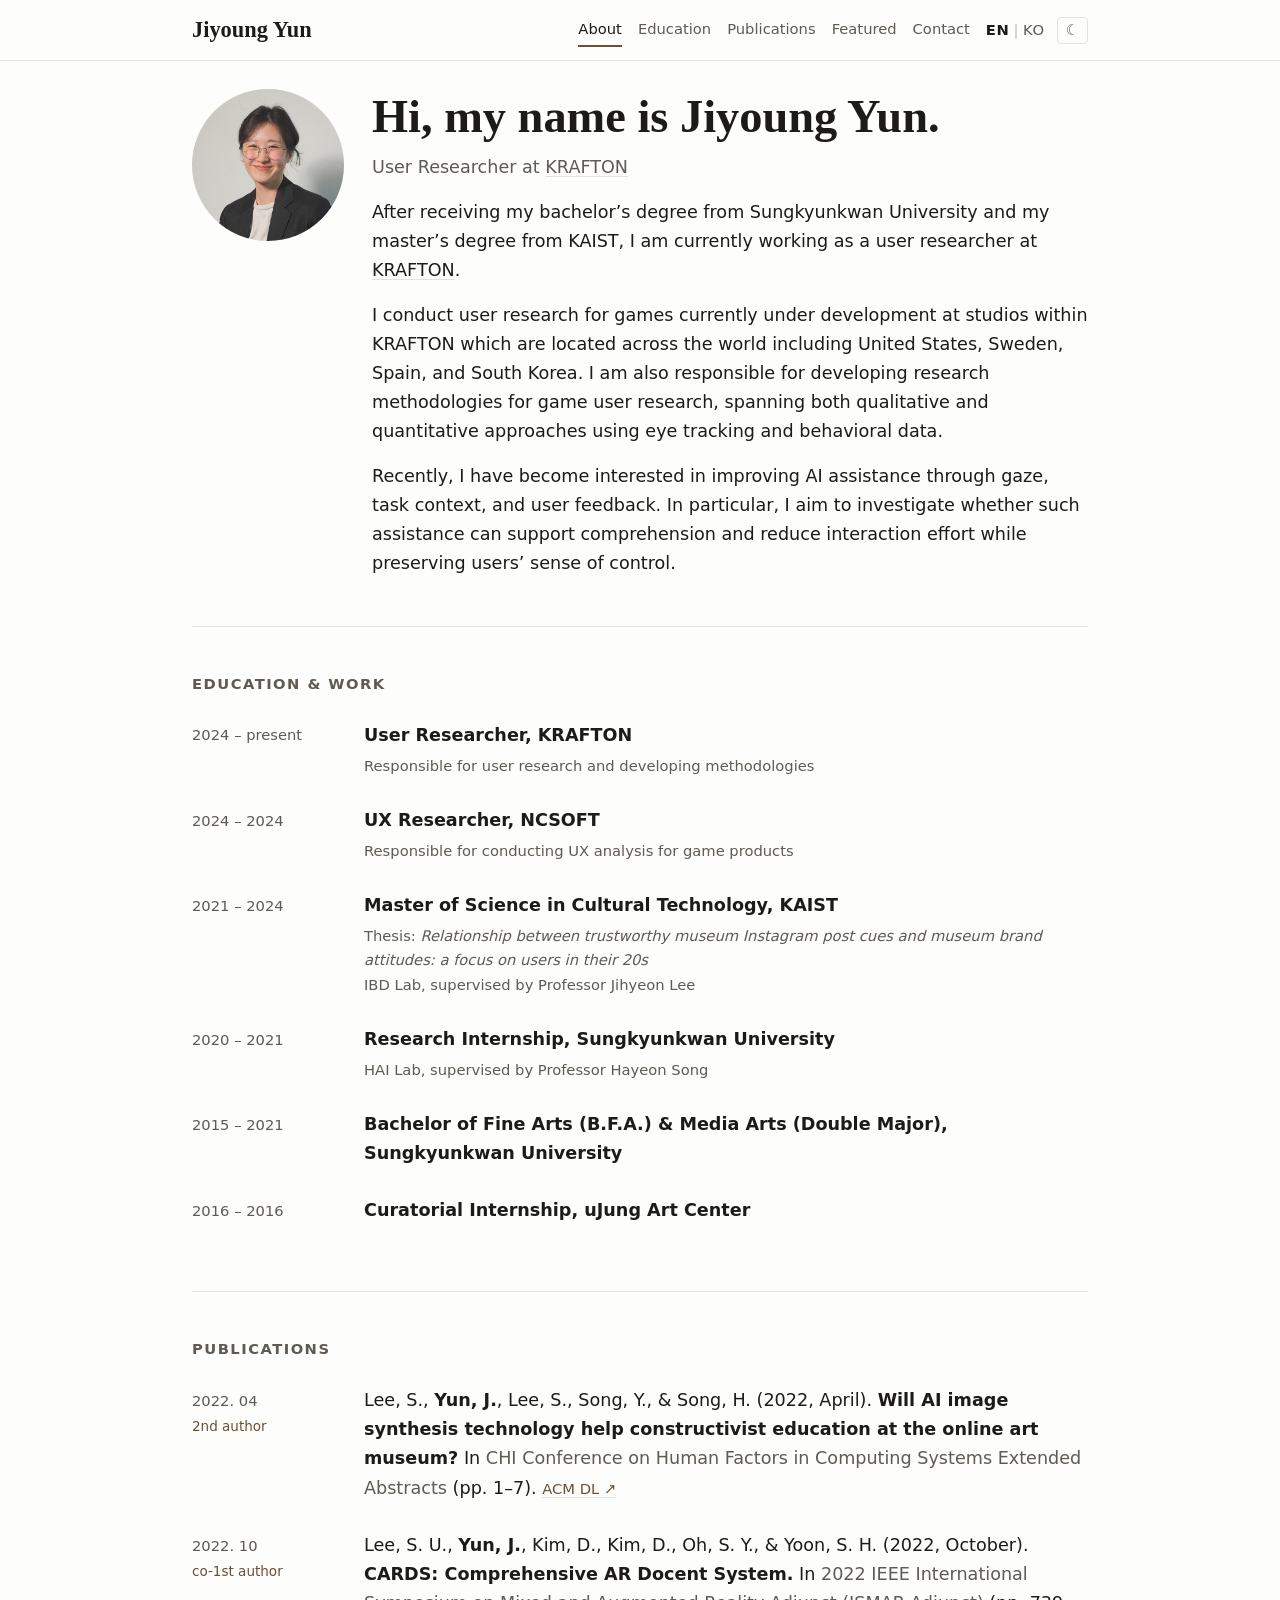
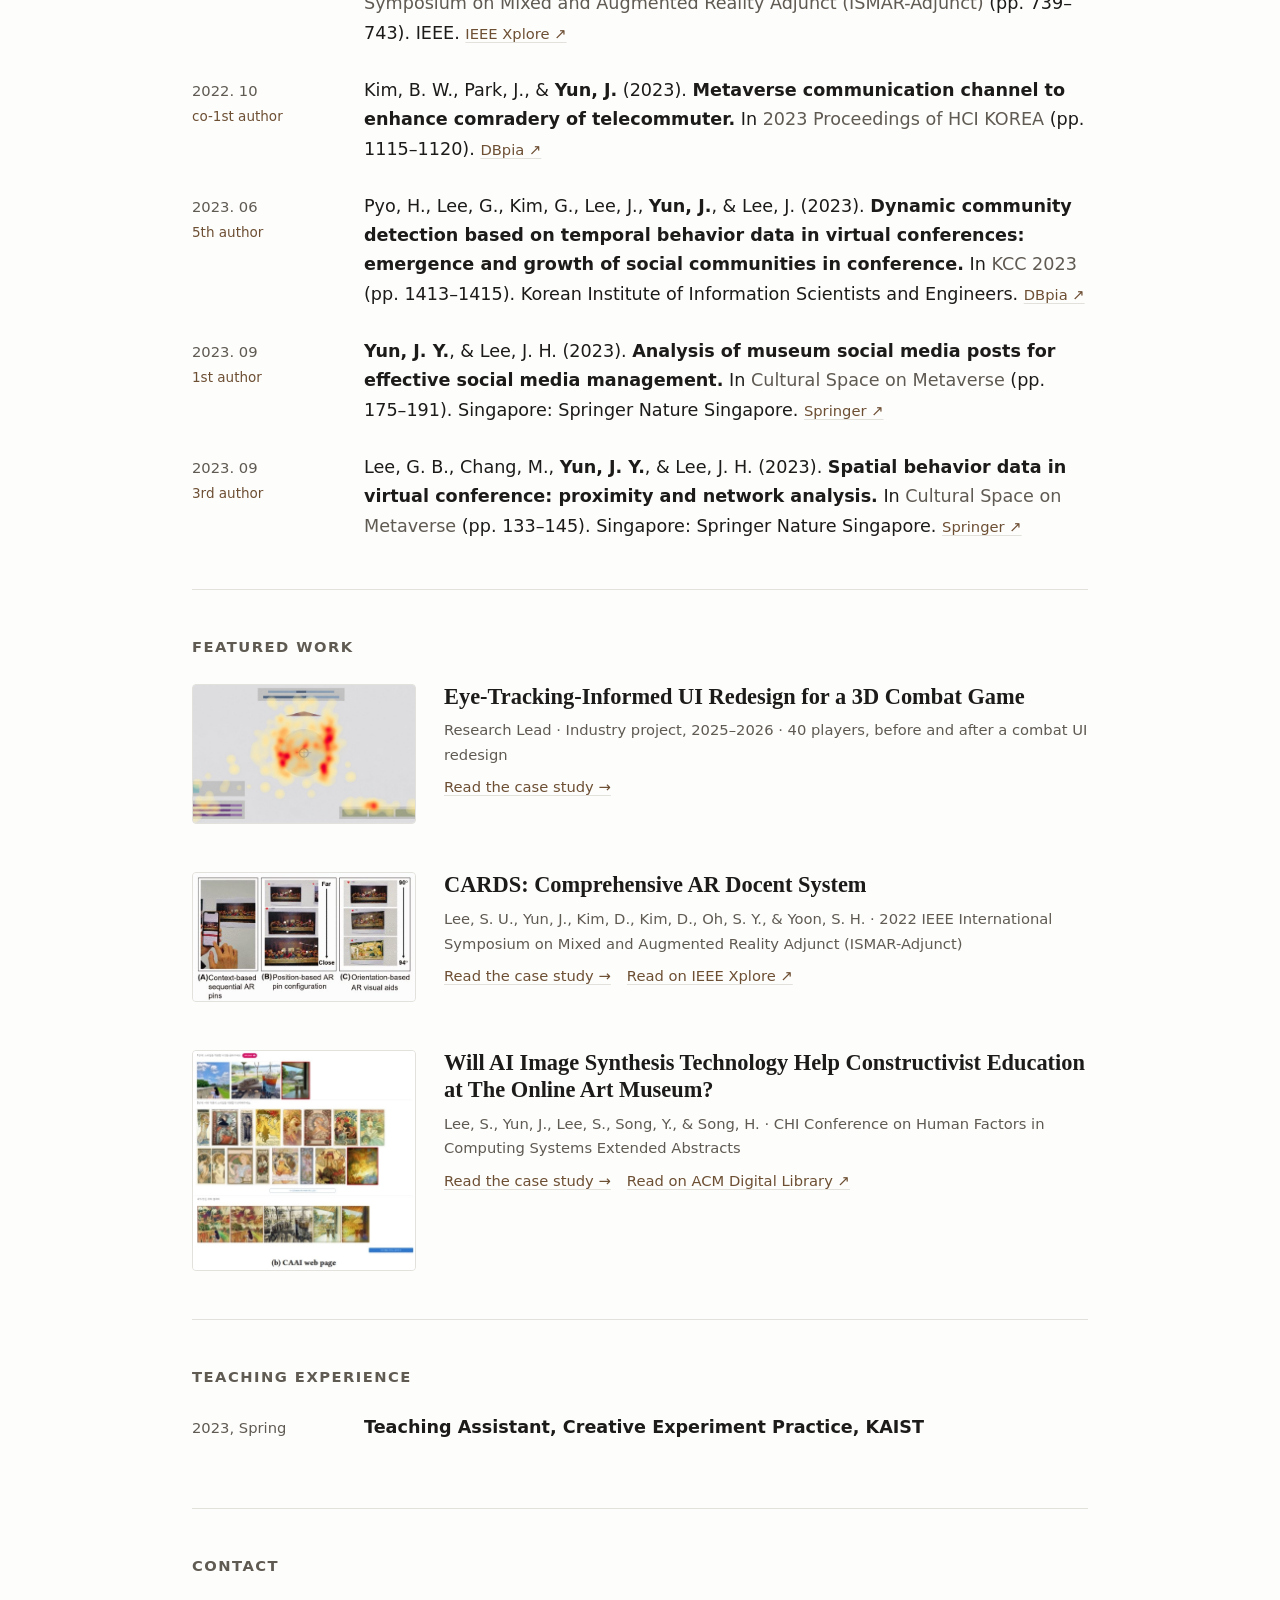
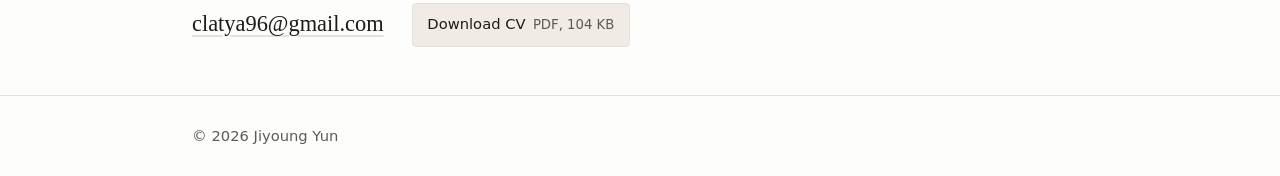
==== commit c802baf1: "20261108.v3" ====
--- a/index.html
+++ b/index.html
@@ -275,7 +275,7 @@
         </div>
         <div>
           <h3 class="card__title"><a href="projects/eye-tracking-ui.html">Eye-Tracking-Informed
-            UI Redesign for a 3D Aerial Combat Game</a></h3>
+            UI Redesign for a 3D Combat Game</a></h3>
           <p class="card__authors">Research Lead &middot; Industry project, 2025&ndash;2026
             &middot; 40 players, before and after a combat UI redesign</p>
           <p class="card__links">
